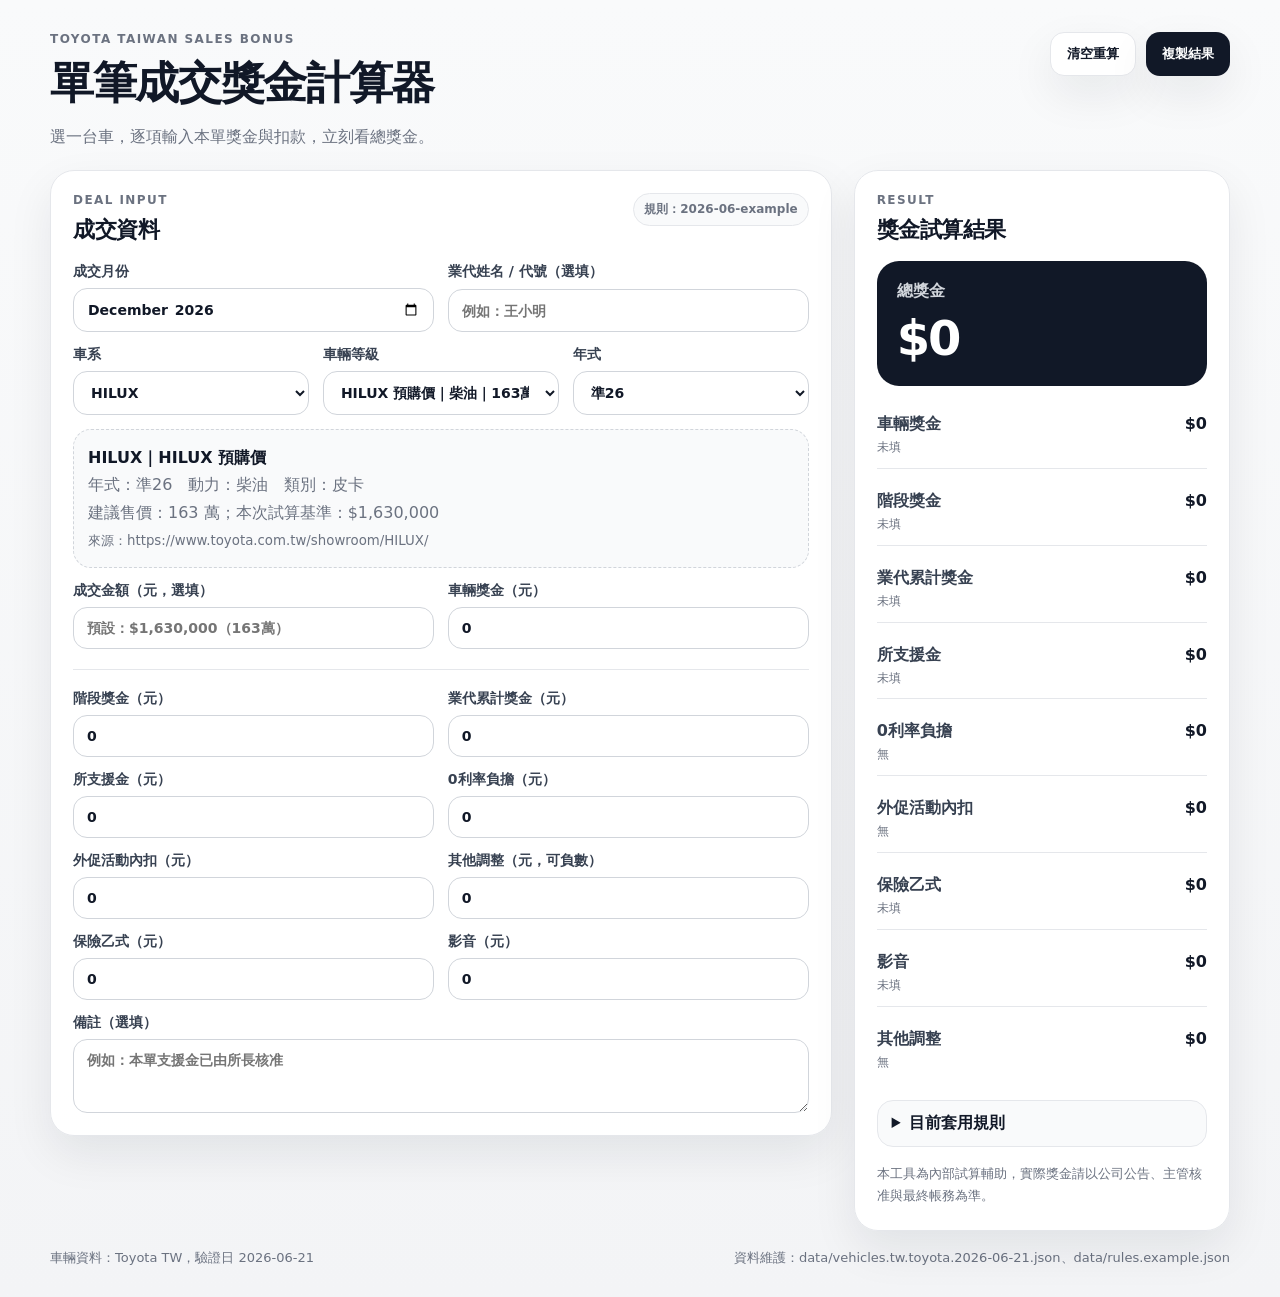
==== index.html @ c6516048 "Make frontend bonus amounts manually entered" ====
<!doctype html>
<html lang="zh-Hant-TW">
<head>
  <meta charset="utf-8" />
  <meta name="viewport" content="width=device-width, initial-scale=1" />
  <meta name="theme-color" content="#111827" />
  <title>Toyota 單筆成交獎金計算器</title>
  <link rel="stylesheet" href="assets/styles.css" />
</head>
<body>
  <header class="app-header">
    <div>
      <p class="eyebrow">Toyota Taiwan Sales Bonus</p>
      <h1>單筆成交獎金計算器</h1>
      <p class="subhead">選一台車，逐項輸入本單獎金與扣款，立刻看總獎金。</p>
    </div>
    <div class="header-actions">
      <button id="resetBtn" class="btn secondary" type="button">清空重算</button>
      <button id="copyBtn" class="btn" type="button">複製結果</button>
    </div>
  </header>

  <main class="layout">
    <section class="panel form-panel" aria-labelledby="formTitle">
      <div class="panel-title-row">
        <div>
          <p class="eyebrow">Deal Input</p>
          <h2 id="formTitle">成交資料</h2>
        </div>
        <span id="rulesVersion" class="pill">讀取規則中…</span>
      </div>

      <div id="loadError" class="alert hidden"></div>

      <form id="calculatorForm" autocomplete="off">
        <div class="grid two">
          <label>
            成交月份
            <input id="dealMonth" name="dealMonth" type="month" />
          </label>
          <label>
            業代姓名 / 代號（選填）
            <input id="salesName" name="salesName" type="text" placeholder="例如：王小明" />
          </label>
        </div>

        <div class="grid three">
          <label>
            車系
            <select id="vehicleModel" name="vehicleModel" required></select>
          </label>
          <label>
            車輛等級
            <select id="vehicleGrade" name="vehicleGrade" required></select>
          </label>
          <label>
            年式
            <select id="modelYear" name="modelYear" required></select>
          </label>
        </div>

        <div class="vehicle-card" id="vehicleCard" aria-live="polite">
          <span>請選擇車系與等級</span>
        </div>

        <div class="grid two">
          <label>
            成交金額（元，選填）
            <input id="salePrice" name="salePrice" type="number" inputmode="numeric" min="0" step="1000" placeholder="預設用建議售價" />
          </label>
          <label>
            車輛獎金（元）
            <input id="vehicleBonusAmount" name="vehicleBonusAmount" type="number" inputmode="numeric" min="0" step="100" value="0" />
          </label>
        </div>

        <hr />

        <div class="grid two">
          <label>
            階段獎金（元）
            <input id="stageBonusAmount" name="stageBonusAmount" type="number" inputmode="numeric" min="0" step="100" value="0" />
          </label>
          <label>
            業代累計獎金（元）
            <input id="cumulativeBonusAmount" name="cumulativeBonusAmount" type="number" inputmode="numeric" min="0" step="100" value="0" />
          </label>
        </div>

        <div class="grid two">
          <label>
            所支援金（元）
            <input id="supportAmount" name="supportAmount" type="number" inputmode="numeric" min="0" step="100" value="0" />
          </label>
          <label>
            0利率負擔（元）
            <input id="zeroInterestBurden" name="zeroInterestBurden" type="number" inputmode="numeric" min="0" step="100" value="0" />
          </label>
          <label>
            外促活動內扣（元）
            <input id="externalPromotionDeduction" name="externalPromotionDeduction" type="number" inputmode="numeric" min="0" step="100" value="0" />
          </label>
          <label>
            其他調整（元，可負數）
            <input id="manualAdjustment" name="manualAdjustment" type="number" inputmode="numeric" step="100" value="0" />
          </label>
          <label>
            保險乙式（元）
            <input id="insuranceBAmount" name="insuranceBAmount" type="number" inputmode="numeric" min="0" step="100" value="0" />
          </label>
          <label>
            影音（元）
            <input id="avAmount" name="avAmount" type="number" inputmode="numeric" min="0" step="100" value="0" />
          </label>
        </div>

        <label>
          備註（選填）
          <textarea id="note" name="note" rows="3" placeholder="例如：本單支援金已由所長核准"></textarea>
        </label>
      </form>
    </section>

    <aside class="panel result-panel" aria-labelledby="resultTitle">
      <p class="eyebrow">Result</p>
      <h2 id="resultTitle">獎金試算結果</h2>
      <div class="total-card">
        <span>總獎金</span>
        <strong id="totalBonus">NT$0</strong>
      </div>

      <div class="breakdown" id="breakdown"></div>

      <details class="rules-preview">
        <summary>目前套用規則</summary>
        <div id="rulesPreview"></div>
      </details>

      <p class="disclaimer">
        本工具為內部試算輔助，實際獎金請以公司公告、主管核准與最終帳務為準。
      </p>
    </aside>
  </main>

  <footer class="app-footer">
    <span id="dataStamp">車輛資料載入中…</span>
    <span>資料維護：data/vehicles.tw.toyota.2026-06-21.json、data/rules.example.json</span>
  </footer>

  <script src="assets/app.js"></script>
</body>
</html>
---- assets/styles.css ----
:root {
  --bg: #f3f4f6;
  --panel: #ffffff;
  --text: #111827;
  --muted: #6b7280;
  --line: #e5e7eb;
  --accent: #111827;
  --accent-2: #374151;
  --danger-bg: #fef2f2;
  --danger-text: #991b1b;
  --success-bg: #ecfdf5;
  --shadow: 0 18px 45px rgba(15, 23, 42, 0.08);
  font-family: system-ui, -apple-system, BlinkMacSystemFont, "Segoe UI", sans-serif;
}

* {
  box-sizing: border-box;
}

body {
  margin: 0;
  background: linear-gradient(180deg, #f9fafb 0%, var(--bg) 100%);
  color: var(--text);
}

.app-header,
.app-footer,
.layout {
  width: min(1180px, calc(100% - 32px));
  margin-inline: auto;
}

.app-header {
  display: flex;
  justify-content: space-between;
  gap: 24px;
  align-items: flex-start;
  padding: 32px 0 20px;
}

h1,
h2,
p {
  margin: 0;
}

h1 {
  font-size: clamp(28px, 4vw, 44px);
  letter-spacing: -0.03em;
}

h2 {
  font-size: 22px;
  letter-spacing: -0.02em;
}

.eyebrow {
  color: var(--muted);
  font-size: 12px;
  font-weight: 800;
  letter-spacing: 0.12em;
  text-transform: uppercase;
  margin-bottom: 8px;
}

.subhead {
  color: var(--muted);
  margin-top: 10px;
  line-height: 1.7;
}

.header-actions {
  display: flex;
  gap: 10px;
  flex-wrap: wrap;
  justify-content: flex-end;
}

.btn {
  appearance: none;
  border: 0;
  border-radius: 14px;
  padding: 12px 16px;
  background: var(--accent);
  color: #fff;
  font-weight: 800;
  cursor: pointer;
  box-shadow: var(--shadow);
  display: inline-flex;
  align-items: center;
  justify-content: center;
  text-decoration: none;
}

.btn.secondary {
  background: #fff;
  color: var(--text);
  border: 1px solid var(--line);
}

.btn:disabled {
  cursor: not-allowed;
  opacity: 0.5;
}

.btn:active {
  transform: translateY(1px);
}

.layout {
  display: grid;
  grid-template-columns: minmax(0, 1.35fr) minmax(320px, 0.65fr);
  gap: 22px;
  align-items: start;
}

.panel {
  background: rgba(255, 255, 255, 0.96);
  border: 1px solid var(--line);
  border-radius: 24px;
  box-shadow: var(--shadow);
  padding: 22px;
}

.panel-title-row {
  display: flex;
  align-items: flex-start;
  justify-content: space-between;
  gap: 16px;
  margin-bottom: 18px;
}

.pill {
  display: inline-flex;
  align-items: center;
  border: 1px solid var(--line);
  background: #f9fafb;
  color: var(--muted);
  border-radius: 999px;
  padding: 7px 10px;
  font-size: 12px;
  font-weight: 700;
  white-space: nowrap;
}

.pill[data-type="ok"] {
  background: var(--success-bg);
  color: #047857;
  border-color: #bbf7d0;
}

.pill[data-type="error"] {
  background: var(--danger-bg);
  color: var(--danger-text);
  border-color: #fecaca;
}

.pill-stack {
  display: flex;
  gap: 8px;
  flex-wrap: wrap;
  justify-content: flex-end;
}

.grid {
  display: grid;
  gap: 14px;
  margin-bottom: 14px;
}

.grid.two {
  grid-template-columns: repeat(2, minmax(0, 1fr));
}

.grid.three {
  grid-template-columns: repeat(3, minmax(0, 1fr));
}

label {
  display: grid;
  gap: 7px;
  color: var(--accent-2);
  font-size: 14px;
  font-weight: 750;
}

input,
select,
textarea {
  width: 100%;
  border: 1px solid #d1d5db;
  border-radius: 14px;
  padding: 12px 13px;
  color: var(--text);
  background: #fff;
  font: inherit;
  outline: none;
}

input:focus,
select:focus,
textarea:focus {
  border-color: var(--accent);
  box-shadow: 0 0 0 4px rgba(17, 24, 39, 0.08);
}

hr {
  border: 0;
  border-top: 1px solid var(--line);
  margin: 20px 0;
}

.vehicle-card {
  border: 1px dashed #d1d5db;
  border-radius: 18px;
  background: #f9fafb;
  padding: 14px;
  margin-bottom: 14px;
  color: var(--muted);
  line-height: 1.7;
}

.vehicle-card strong {
  color: var(--text);
}

.addons {
  display: grid;
  grid-template-columns: repeat(2, minmax(0, 1fr));
  gap: 14px;
  margin: 14px 0;
}

.check-card {
  display: flex;
  align-items: center;
  gap: 12px;
  border: 1px solid var(--line);
  border-radius: 16px;
  padding: 14px;
  background: #fff;
  cursor: pointer;
}

.check-card input {
  width: 20px;
  height: 20px;
}

.check-card small {
  display: block;
  color: var(--muted);
  margin-top: 2px;
  font-weight: 650;
}

.result-panel {
  position: sticky;
  top: 18px;
}

.total-card {
  margin: 16px 0;
  border-radius: 22px;
  padding: 20px;
  background: var(--text);
  color: #fff;
  display: grid;
  gap: 8px;
}

.total-card span {
  color: #d1d5db;
  font-weight: 800;
}

.total-card strong {
  font-size: clamp(34px, 5vw, 48px);
  letter-spacing: -0.04em;
}

.breakdown {
  display: grid;
  gap: 10px;
}

.row {
  display: flex;
  justify-content: space-between;
  gap: 14px;
  align-items: flex-start;
  padding: 12px 0;
  border-bottom: 1px solid var(--line);
}

.row:last-child {
  border-bottom: 0;
}

.row .label {
  color: var(--accent-2);
  font-weight: 800;
}

.row .note {
  color: var(--muted);
  font-size: 12px;
  margin-top: 4px;
  line-height: 1.4;
}

.row .amount {
  font-weight: 900;
  white-space: nowrap;
}

.rules-preview {
  margin-top: 18px;
  border: 1px solid var(--line);
  border-radius: 16px;
  padding: 12px 14px;
  background: #f9fafb;
}

.rules-preview summary {
  cursor: pointer;
  font-weight: 850;
}

.rules-preview ul {
  margin: 12px 0 0;
  padding-left: 18px;
  color: var(--muted);
  line-height: 1.7;
}

.disclaimer {
  color: var(--muted);
  line-height: 1.7;
  font-size: 13px;
  margin-top: 16px;
}

.alert {
  background: var(--danger-bg);
  color: var(--danger-text);
  border: 1px solid #fecaca;
  border-radius: 16px;
  padding: 14px;
  margin-bottom: 16px;
  line-height: 1.7;
}

.hidden {
  display: none;
}

.app-footer {
  display: flex;
  justify-content: space-between;
  gap: 12px;
  color: var(--muted);
  padding: 18px 0 30px;
  font-size: 13px;
  flex-wrap: wrap;
}

.full-panel {
  width: min(1180px, calc(100% - 32px));
  margin: 22px auto 0;
}

.admin-layout {
  grid-template-columns: minmax(0, 1fr) minmax(300px, 0.55fr);
}

.upload-box {
  display: grid;
  gap: 14px;
}

.button-row {
  display: flex;
  gap: 10px;
  flex-wrap: wrap;
}

.button-row .btn {
  flex: 1;
}

.format-notes {
  display: grid;
  gap: 12px;
}

.format-notes p {
  color: var(--muted);
  line-height: 1.7;
}

.summary-grid {
  display: grid;
  grid-template-columns: repeat(3, minmax(0, 1fr));
  gap: 10px;
  margin-top: 16px;
}

.stat-card {
  border: 1px solid var(--line);
  border-radius: 16px;
  background: #f9fafb;
  padding: 14px;
  display: grid;
  gap: 8px;
}

.stat-card span {
  color: var(--muted);
  font-size: 12px;
  font-weight: 800;
}

.stat-card strong {
  font-size: 26px;
}

.table-wrap {
  overflow-x: auto;
}

.table-wrap.compact {
  margin-top: 2px;
}

.admin-table {
  width: 100%;
  min-width: 760px;
  border-collapse: collapse;
  font-size: 14px;
}

.table-wrap.compact .admin-table {
  min-width: 560px;
}

.admin-table th,
.admin-table td {
  border-bottom: 1px solid var(--line);
  padding: 12px 10px;
  text-align: left;
  vertical-align: top;
}

.admin-table th {
  color: var(--accent-2);
  background: #f9fafb;
  font-size: 12px;
  font-weight: 850;
  white-space: nowrap;
}

.empty-cell {
  color: var(--muted);
  text-align: center;
}

.status-badge {
  display: inline-flex;
  align-items: center;
  border-radius: 999px;
  padding: 4px 8px;
  font-size: 12px;
  font-weight: 850;
  white-space: nowrap;
}

.status-badge.ok {
  background: var(--success-bg);
  color: #047857;
}

.status-badge.error {
  background: var(--danger-bg);
  color: var(--danger-text);
}

.status-badge.skip {
  background: #f3f4f6;
  color: var(--muted);
}

.status-message {
  display: block;
  color: var(--muted);
  font-size: 12px;
  line-height: 1.5;
  margin-top: 4px;
}

@media (max-width: 880px) {
  .app-header,
  .layout {
    width: min(100% - 20px, 1180px);
  }

  .app-header {
    flex-direction: column;
  }

  .header-actions {
    width: 100%;
    justify-content: stretch;
  }

  .btn {
    flex: 1;
  }

  .layout {
    grid-template-columns: 1fr;
  }

  .result-panel {
    position: static;
  }

  .full-panel {
    width: min(100% - 20px, 1180px);
  }
}

@media (max-width: 620px) {
  .panel {
    padding: 18px;
    border-radius: 20px;
  }

  .grid.two,
  .grid.three,
  .addons {
    grid-template-columns: 1fr;
  }

  .header-actions .btn {
    flex-basis: 100%;
  }

  .panel-title-row {
    flex-direction: column;
  }

  .summary-grid {
    grid-template-columns: 1fr;
  }
}
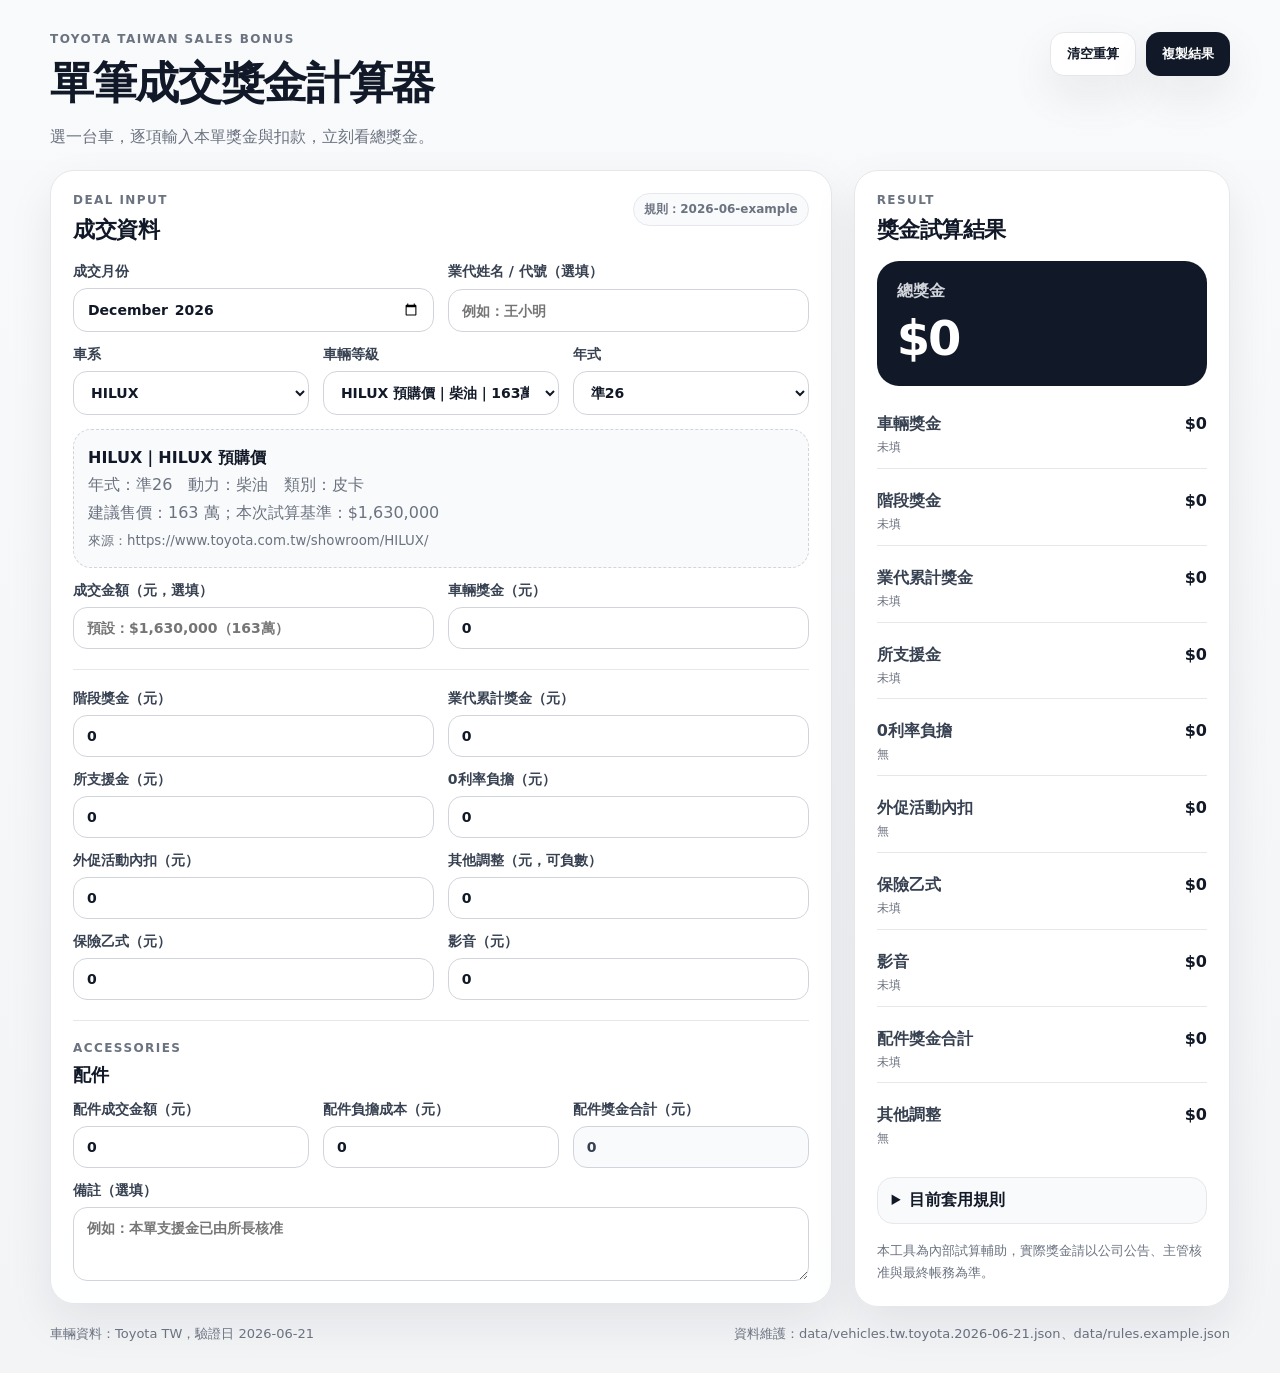
==== commit 21e763f2: "Add accessory bonus section" ====
--- a/index.html
+++ b/index.html
@@ -114,6 +114,27 @@
           </label>
         </div>
 
+        <section class="form-section" aria-labelledby="accessoryTitle">
+          <div class="section-heading">
+            <p class="eyebrow">Accessories</p>
+            <h3 id="accessoryTitle">配件</h3>
+          </div>
+          <div class="grid three">
+            <label>
+              配件成交金額（元）
+              <input id="accessorySaleAmount" name="accessorySaleAmount" type="number" inputmode="numeric" min="0" step="100" value="0" />
+            </label>
+            <label>
+              配件負擔成本（元）
+              <input id="accessoryCostAmount" name="accessoryCostAmount" type="number" inputmode="numeric" min="0" step="100" value="0" />
+            </label>
+            <label>
+              配件獎金合計（元）
+              <input id="accessoryBonusTotal" name="accessoryBonusTotal" type="number" inputmode="numeric" step="100" value="0" readonly />
+            </label>
+          </div>
+        </section>
+
         <label>
           備註（選填）
           <textarea id="note" name="note" rows="3" placeholder="例如：本單支援金已由所長核准"></textarea>
@@ -147,6 +168,6 @@
     <span>資料維護：data/vehicles.tw.toyota.2026-06-21.json、data/rules.example.json</span>
   </footer>
 
-  <script src="assets/app.js"></script>
+  <script src="assets/app.js?v=accessories-20260630"></script>
 </body>
 </html>
--- a/assets/styles.css
+++ b/assets/styles.css
@@ -40,6 +40,7 @@
 
 h1,
 h2,
+h3,
 p {
   margin: 0;
 }
@@ -52,6 +53,11 @@
 h2 {
   font-size: 22px;
   letter-spacing: -0.02em;
+}
+
+h3 {
+  font-size: 18px;
+  letter-spacing: -0.01em;
 }
 
 .eyebrow {
@@ -204,6 +210,11 @@
   box-shadow: 0 0 0 4px rgba(17, 24, 39, 0.08);
 }
 
+input[readonly] {
+  background: #f9fafb;
+  color: var(--accent-2);
+}
+
 hr {
   border: 0;
   border-top: 1px solid var(--line);
@@ -222,6 +233,16 @@
 
 .vehicle-card strong {
   color: var(--text);
+}
+
+.form-section {
+  border-top: 1px solid var(--line);
+  margin-top: 20px;
+  padding-top: 20px;
+}
+
+.section-heading {
+  margin-bottom: 14px;
 }
 
 .addons {
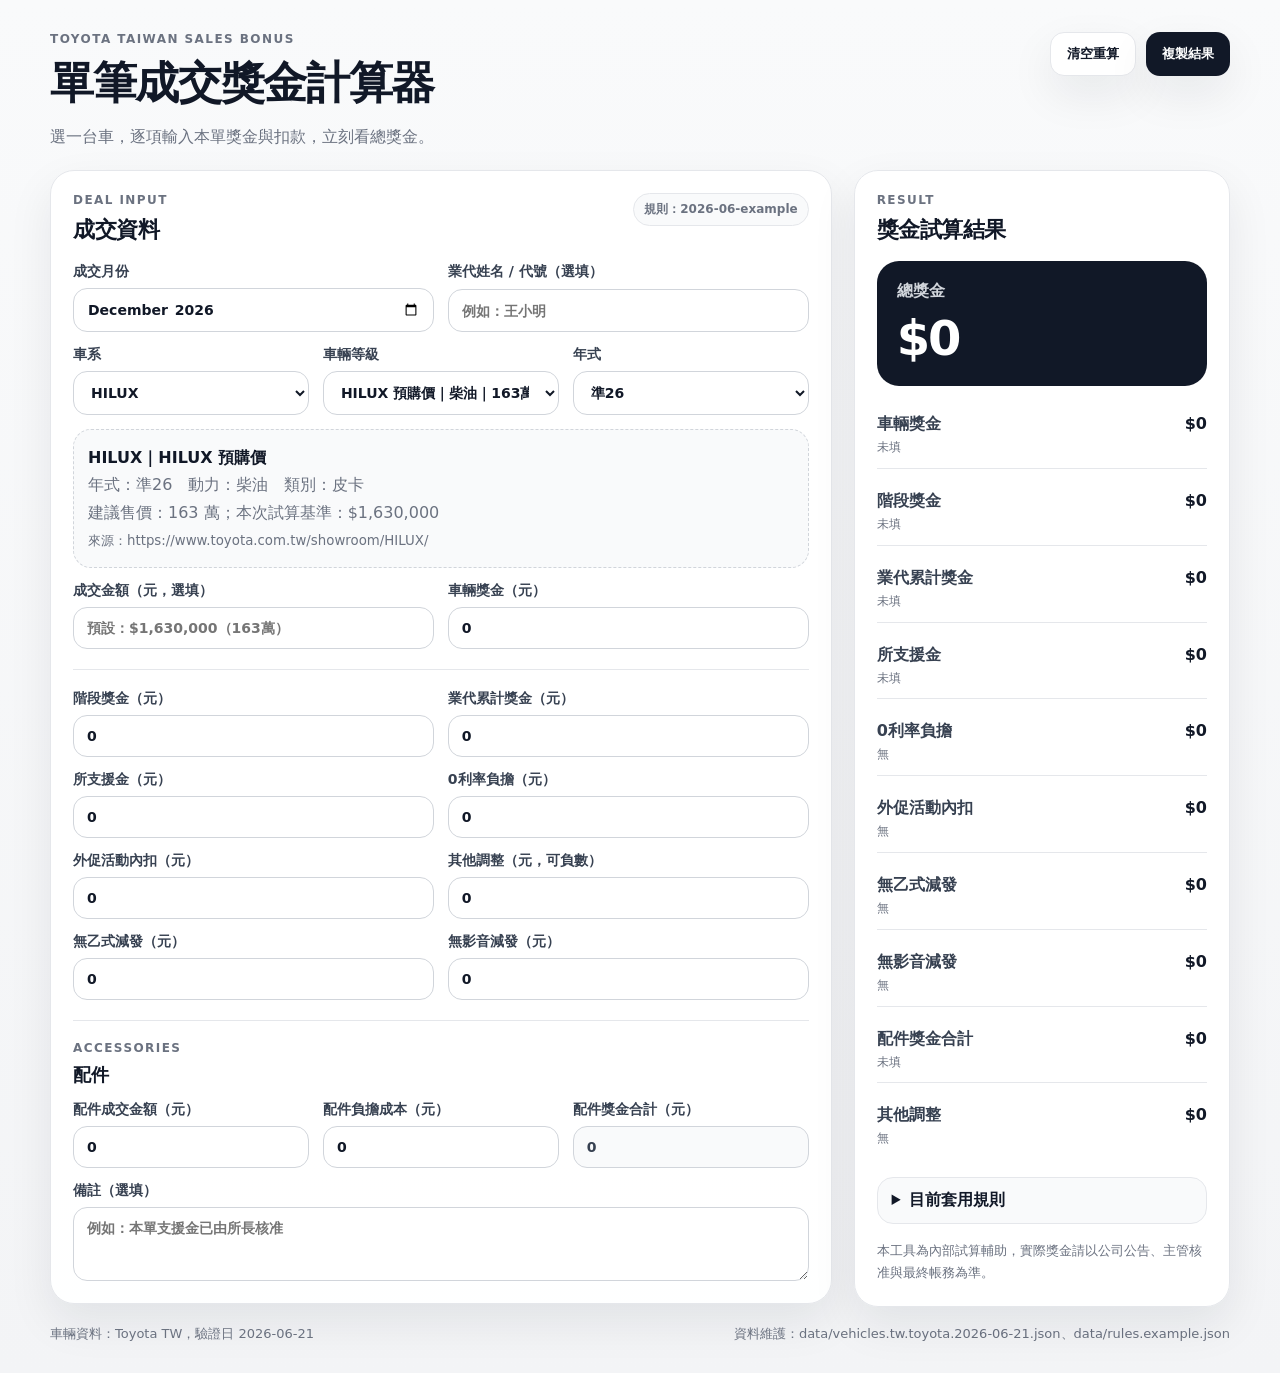
==== commit a8d5671b: "Rename insurance and AV fields to deductions" ====
--- a/index.html
+++ b/index.html
@@ -105,12 +105,12 @@
             <input id="manualAdjustment" name="manualAdjustment" type="number" inputmode="numeric" step="100" value="0" />
           </label>
           <label>
-            保險乙式（元）
-            <input id="insuranceBAmount" name="insuranceBAmount" type="number" inputmode="numeric" min="0" step="100" value="0" />
+            無乙式減發（元）
+            <input id="noInsuranceDeduction" name="noInsuranceDeduction" type="number" inputmode="numeric" min="0" step="100" value="0" />
           </label>
           <label>
-            影音（元）
-            <input id="avAmount" name="avAmount" type="number" inputmode="numeric" min="0" step="100" value="0" />
+            無影音減發（元）
+            <input id="noAvDeduction" name="noAvDeduction" type="number" inputmode="numeric" min="0" step="100" value="0" />
           </label>
         </div>
 
@@ -168,6 +168,6 @@
     <span>資料維護：data/vehicles.tw.toyota.2026-06-21.json、data/rules.example.json</span>
   </footer>
 
-  <script src="assets/app.js?v=accessories-20260630"></script>
+  <script src="assets/app.js?v=deductions-20260630"></script>
 </body>
 </html>
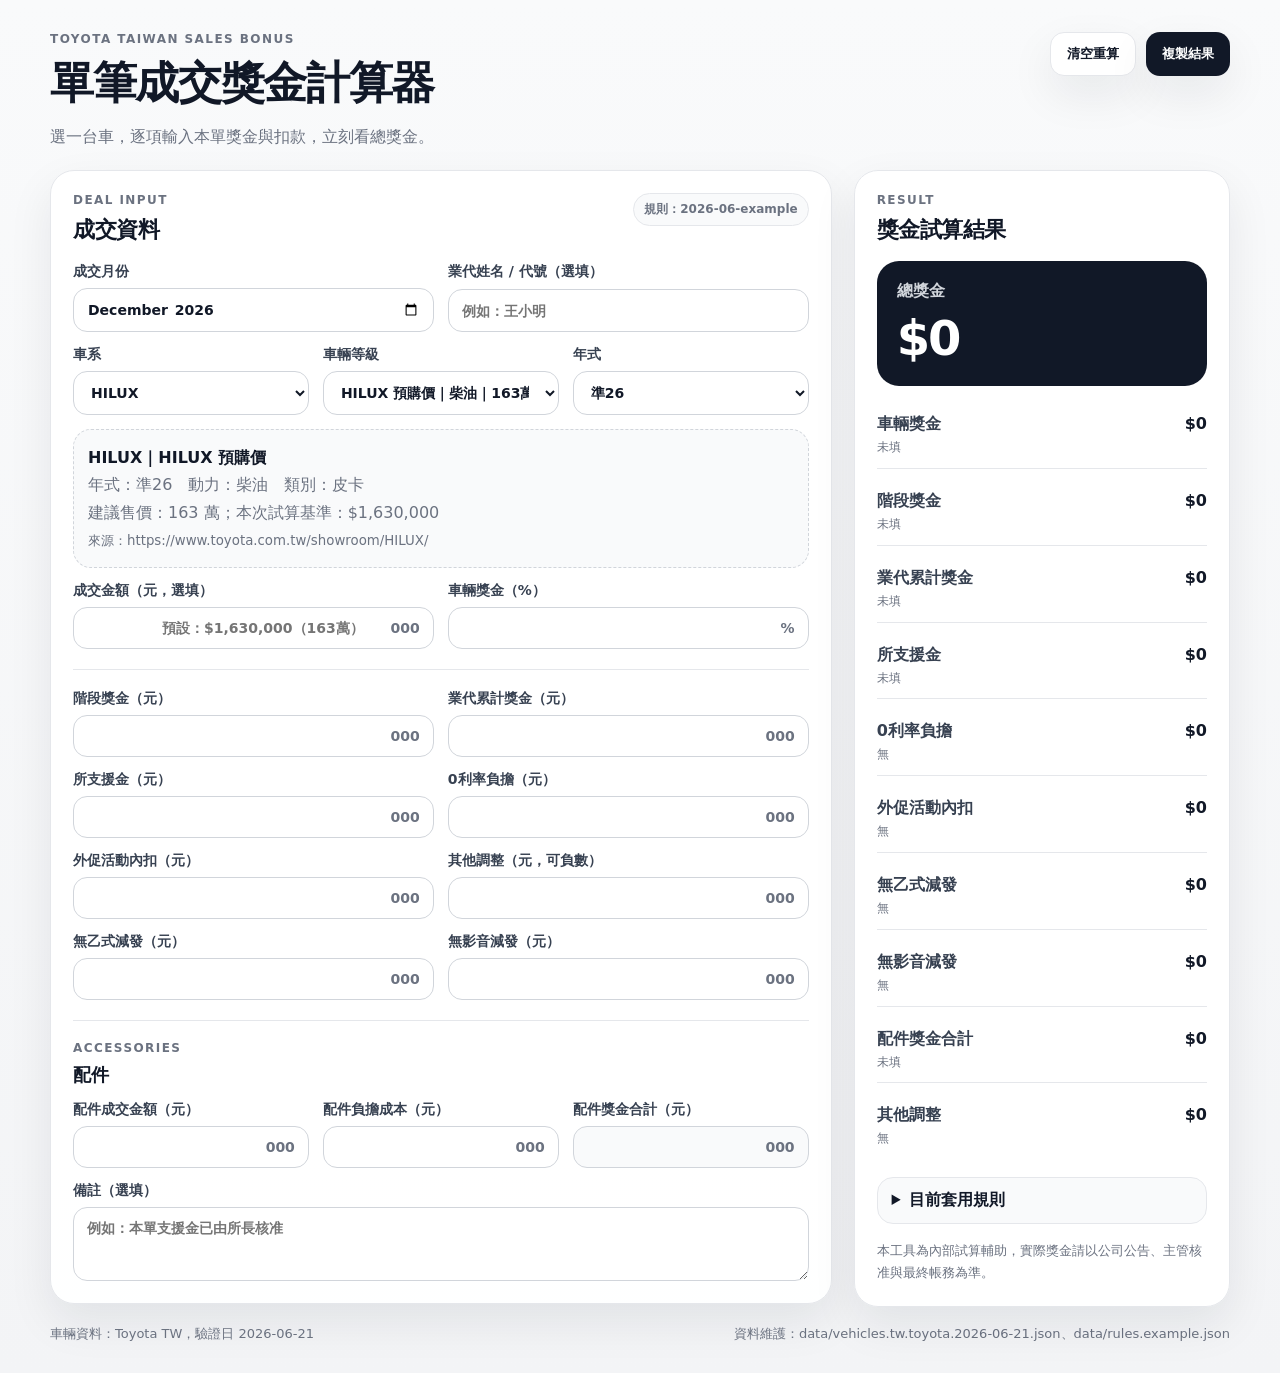
==== commit 440a6989: "Use thousand inputs and percentage vehicle bonus" ====
--- a/index.html
+++ b/index.html
@@ -66,11 +66,17 @@
         <div class="grid two">
           <label>
             成交金額（元，選填）
-            <input id="salePrice" name="salePrice" type="number" inputmode="numeric" min="0" step="1000" placeholder="預設用建議售價" />
-          </label>
-          <label>
-            車輛獎金（元）
-            <input id="vehicleBonusAmount" name="vehicleBonusAmount" type="number" inputmode="numeric" min="0" step="100" value="0" />
+            <span class="unit-input money-input">
+              <input id="salePrice" name="salePrice" type="number" inputmode="decimal" min="0" step="1" placeholder="預設用建議售價" />
+              <span aria-hidden="true">000</span>
+            </span>
+          </label>
+          <label>
+            車輛獎金（%）
+            <span class="unit-input percent-input">
+              <input id="vehicleBonusRate" name="vehicleBonusRate" type="number" inputmode="decimal" min="0" step="0.1" />
+              <span aria-hidden="true">%</span>
+            </span>
           </label>
         </div>
 
@@ -79,38 +85,62 @@
         <div class="grid two">
           <label>
             階段獎金（元）
-            <input id="stageBonusAmount" name="stageBonusAmount" type="number" inputmode="numeric" min="0" step="100" value="0" />
+            <span class="unit-input money-input">
+              <input id="stageBonusAmount" name="stageBonusAmount" type="number" inputmode="decimal" min="0" step="1" />
+              <span aria-hidden="true">000</span>
+            </span>
           </label>
           <label>
             業代累計獎金（元）
-            <input id="cumulativeBonusAmount" name="cumulativeBonusAmount" type="number" inputmode="numeric" min="0" step="100" value="0" />
+            <span class="unit-input money-input">
+              <input id="cumulativeBonusAmount" name="cumulativeBonusAmount" type="number" inputmode="decimal" min="0" step="1" />
+              <span aria-hidden="true">000</span>
+            </span>
           </label>
         </div>
 
         <div class="grid two">
           <label>
             所支援金（元）
-            <input id="supportAmount" name="supportAmount" type="number" inputmode="numeric" min="0" step="100" value="0" />
+            <span class="unit-input money-input">
+              <input id="supportAmount" name="supportAmount" type="number" inputmode="decimal" min="0" step="1" />
+              <span aria-hidden="true">000</span>
+            </span>
           </label>
           <label>
             0利率負擔（元）
-            <input id="zeroInterestBurden" name="zeroInterestBurden" type="number" inputmode="numeric" min="0" step="100" value="0" />
+            <span class="unit-input money-input">
+              <input id="zeroInterestBurden" name="zeroInterestBurden" type="number" inputmode="decimal" min="0" step="1" />
+              <span aria-hidden="true">000</span>
+            </span>
           </label>
           <label>
             外促活動內扣（元）
-            <input id="externalPromotionDeduction" name="externalPromotionDeduction" type="number" inputmode="numeric" min="0" step="100" value="0" />
+            <span class="unit-input money-input">
+              <input id="externalPromotionDeduction" name="externalPromotionDeduction" type="number" inputmode="decimal" min="0" step="1" />
+              <span aria-hidden="true">000</span>
+            </span>
           </label>
           <label>
             其他調整（元，可負數）
-            <input id="manualAdjustment" name="manualAdjustment" type="number" inputmode="numeric" step="100" value="0" />
+            <span class="unit-input money-input">
+              <input id="manualAdjustment" name="manualAdjustment" type="number" inputmode="decimal" step="1" />
+              <span aria-hidden="true">000</span>
+            </span>
           </label>
           <label>
             無乙式減發（元）
-            <input id="noInsuranceDeduction" name="noInsuranceDeduction" type="number" inputmode="numeric" min="0" step="100" value="0" />
+            <span class="unit-input money-input">
+              <input id="noInsuranceDeduction" name="noInsuranceDeduction" type="number" inputmode="decimal" min="0" step="1" />
+              <span aria-hidden="true">000</span>
+            </span>
           </label>
           <label>
             無影音減發（元）
-            <input id="noAvDeduction" name="noAvDeduction" type="number" inputmode="numeric" min="0" step="100" value="0" />
+            <span class="unit-input money-input">
+              <input id="noAvDeduction" name="noAvDeduction" type="number" inputmode="decimal" min="0" step="1" />
+              <span aria-hidden="true">000</span>
+            </span>
           </label>
         </div>
 
@@ -122,15 +152,24 @@
           <div class="grid three">
             <label>
               配件成交金額（元）
-              <input id="accessorySaleAmount" name="accessorySaleAmount" type="number" inputmode="numeric" min="0" step="100" value="0" />
+              <span class="unit-input money-input">
+                <input id="accessorySaleAmount" name="accessorySaleAmount" type="number" inputmode="decimal" min="0" step="1" />
+                <span aria-hidden="true">000</span>
+              </span>
             </label>
             <label>
               配件負擔成本（元）
-              <input id="accessoryCostAmount" name="accessoryCostAmount" type="number" inputmode="numeric" min="0" step="100" value="0" />
+              <span class="unit-input money-input">
+                <input id="accessoryCostAmount" name="accessoryCostAmount" type="number" inputmode="decimal" min="0" step="1" />
+                <span aria-hidden="true">000</span>
+              </span>
             </label>
             <label>
               配件獎金合計（元）
-              <input id="accessoryBonusTotal" name="accessoryBonusTotal" type="number" inputmode="numeric" step="100" value="0" readonly />
+              <span class="unit-input money-input">
+                <input id="accessoryBonusTotal" name="accessoryBonusTotal" type="number" inputmode="decimal" step="1" readonly />
+                <span aria-hidden="true">000</span>
+              </span>
             </label>
           </div>
         </section>
@@ -168,6 +207,6 @@
     <span>資料維護：data/vehicles.tw.toyota.2026-06-21.json、data/rules.example.json</span>
   </footer>
 
-  <script src="assets/app.js?v=deductions-20260630"></script>
+  <script src="assets/app.js?v=thousand-rate-20260630"></script>
 </body>
 </html>
--- a/assets/styles.css
+++ b/assets/styles.css
@@ -210,6 +210,30 @@
   box-shadow: 0 0 0 4px rgba(17, 24, 39, 0.08);
 }
 
+.unit-input {
+  position: relative;
+  display: block;
+}
+
+.unit-input input {
+  padding-right: 54px;
+  text-align: right;
+}
+
+.unit-input > span {
+  position: absolute;
+  top: 50%;
+  right: 14px;
+  transform: translateY(-50%);
+  color: var(--muted);
+  font-weight: 850;
+  pointer-events: none;
+}
+
+.percent-input input {
+  padding-right: 38px;
+}
+
 input[readonly] {
   background: #f9fafb;
   color: var(--accent-2);
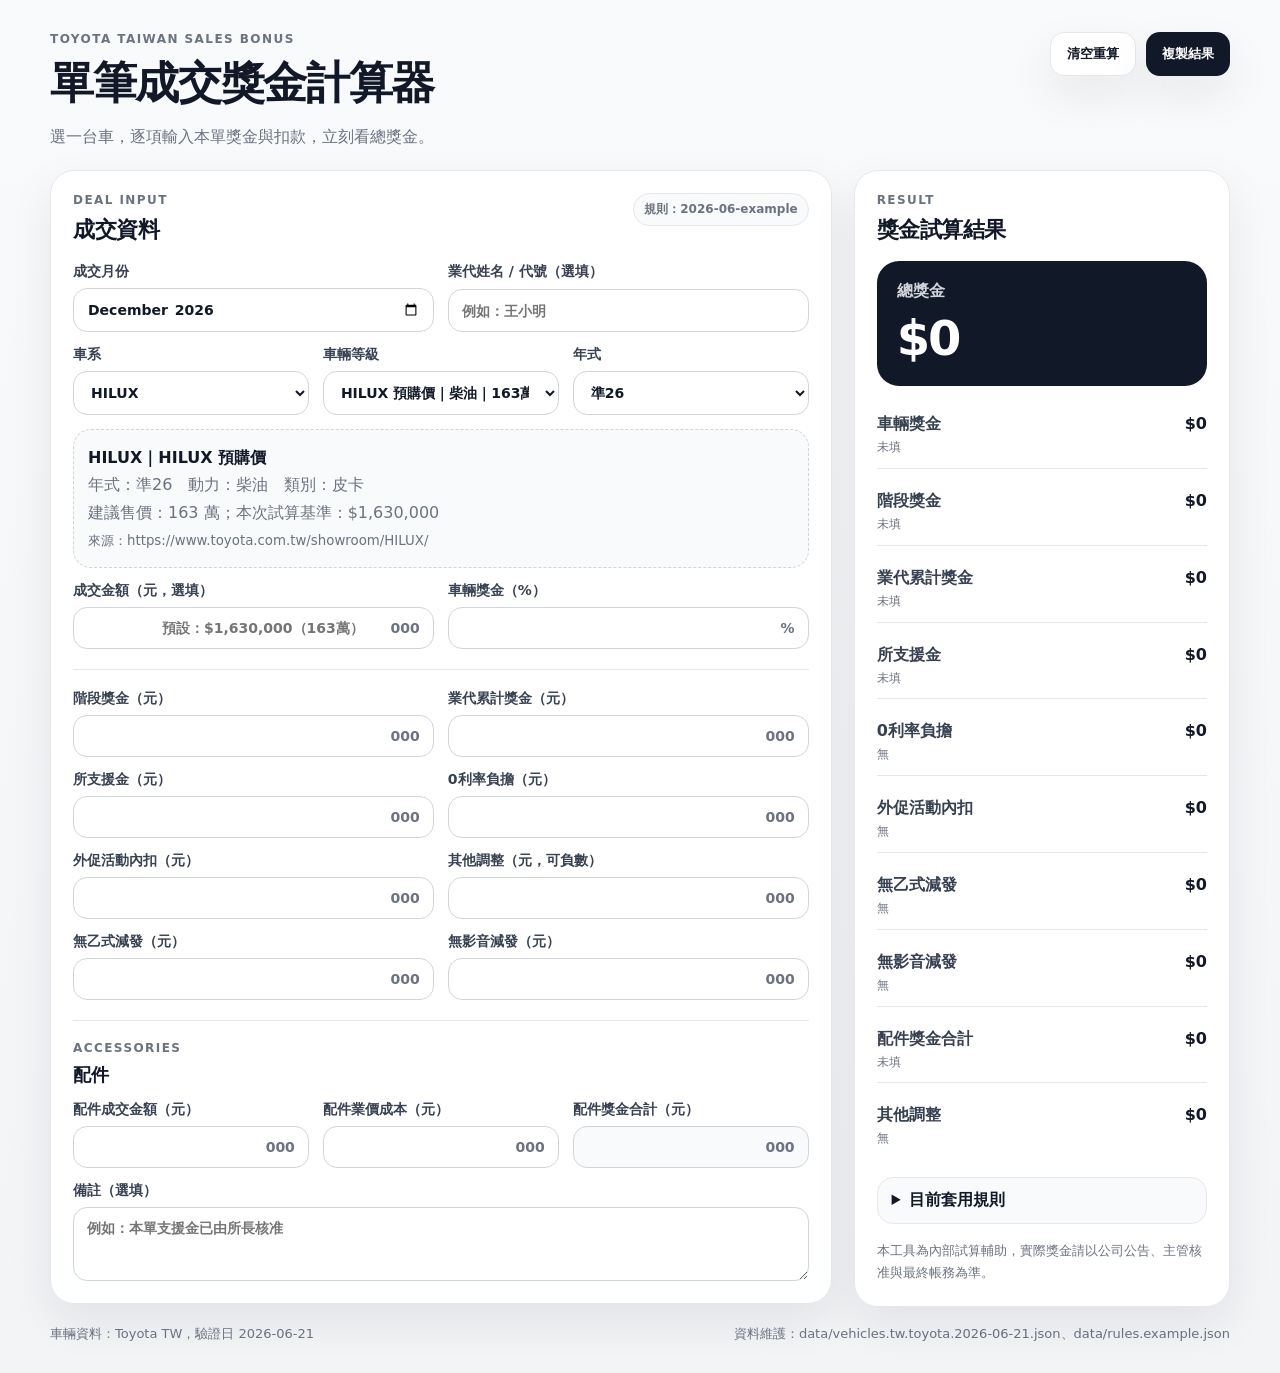
==== commit 1de9afd3: "Rename accessory cost label" ====
--- a/index.html
+++ b/index.html
@@ -158,7 +158,7 @@
               </span>
             </label>
             <label>
-              配件負擔成本（元）
+              配件業價成本（元）
               <span class="unit-input money-input">
                 <input id="accessoryCostAmount" name="accessoryCostAmount" type="number" inputmode="decimal" min="0" step="1" />
                 <span aria-hidden="true">000</span>
@@ -207,6 +207,6 @@
     <span>資料維護：data/vehicles.tw.toyota.2026-06-21.json、data/rules.example.json</span>
   </footer>
 
-  <script src="assets/app.js?v=thousand-rate-20260630"></script>
+  <script src="assets/app.js?v=accessory-cost-label-20260630"></script>
 </body>
 </html>
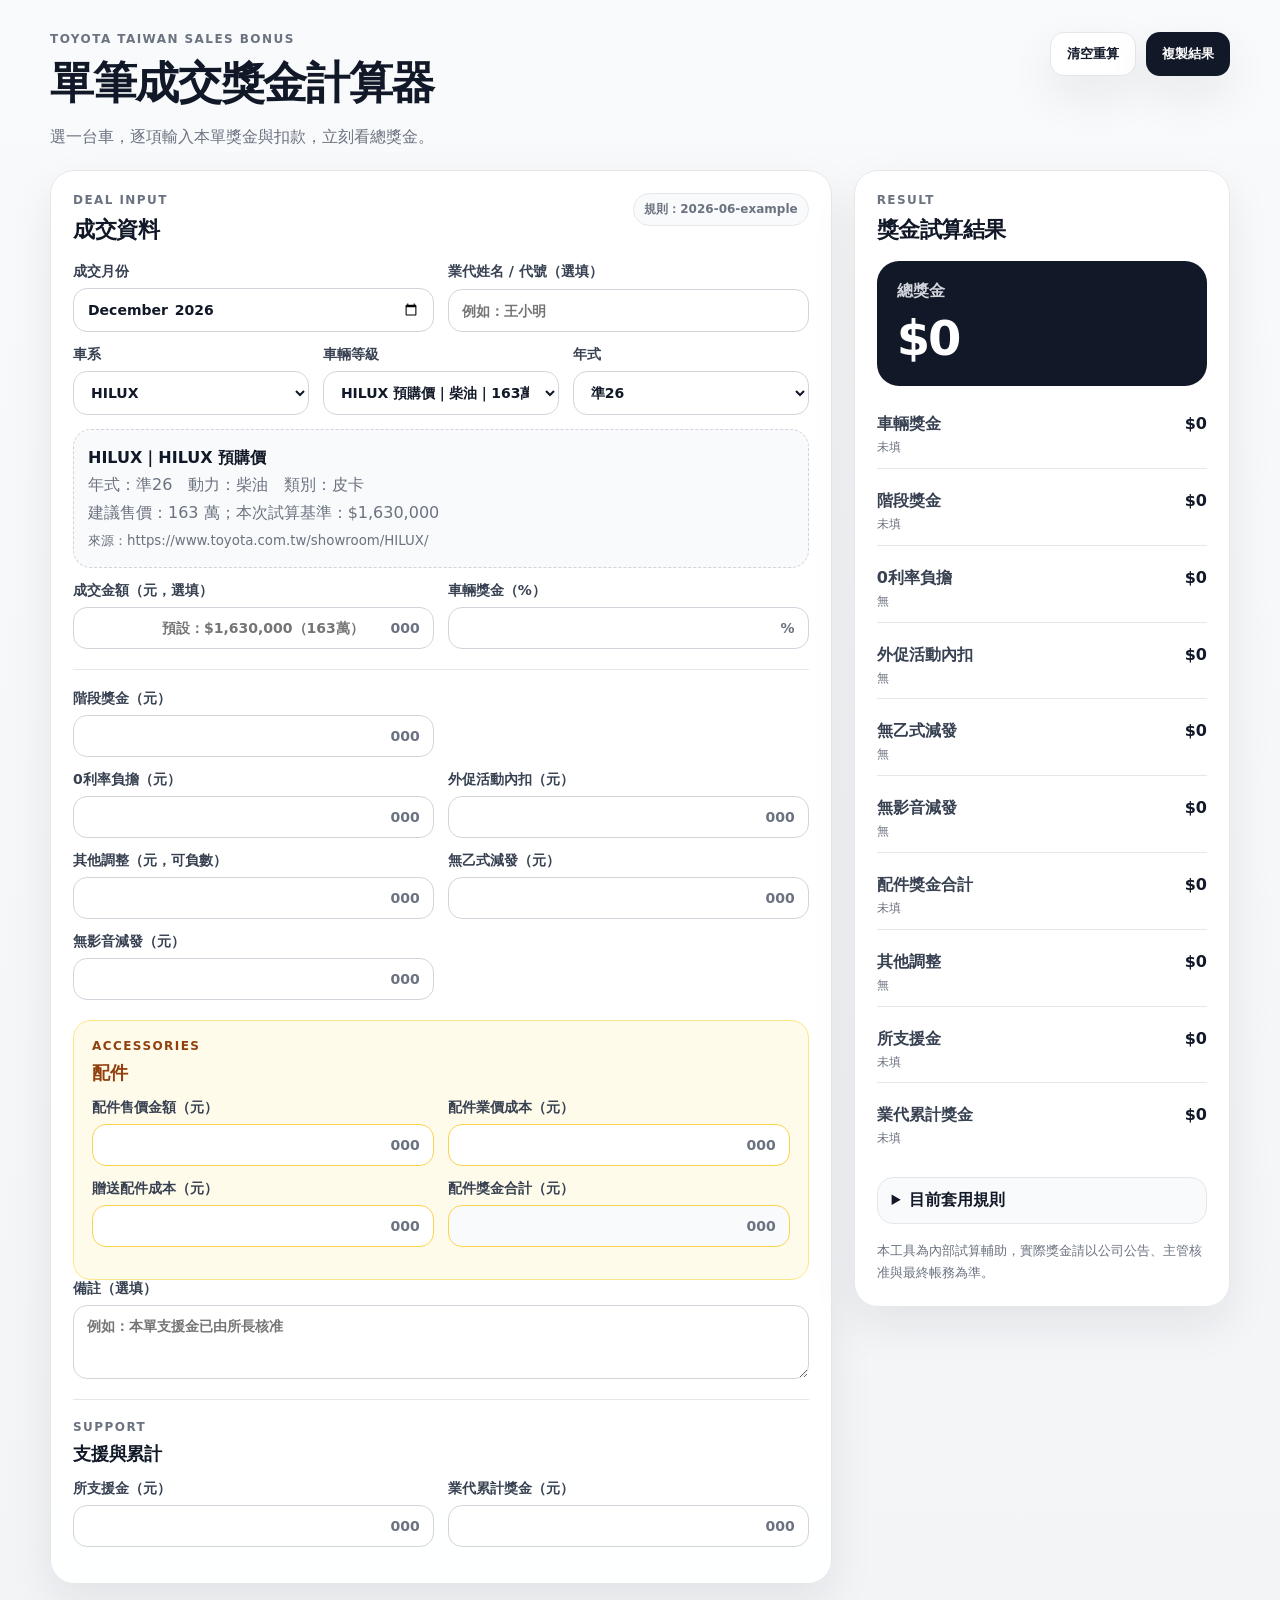
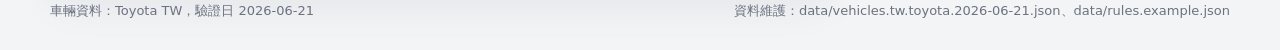
==== commit cf378dbd: "Update accessory and support sections" ====
--- a/index.html
+++ b/index.html
@@ -5,7 +5,7 @@
   <meta name="viewport" content="width=device-width, initial-scale=1" />
   <meta name="theme-color" content="#111827" />
   <title>Toyota 單筆成交獎金計算器</title>
-  <link rel="stylesheet" href="assets/styles.css" />
+  <link rel="stylesheet" href="assets/styles.css?v=accessory-gift-support-20260630" />
 </head>
 <body>
   <header class="app-header">
@@ -90,23 +90,9 @@
               <span aria-hidden="true">000</span>
             </span>
           </label>
-          <label>
-            業代累計獎金（元）
-            <span class="unit-input money-input">
-              <input id="cumulativeBonusAmount" name="cumulativeBonusAmount" type="number" inputmode="decimal" min="0" step="1" />
-              <span aria-hidden="true">000</span>
-            </span>
-          </label>
-        </div>
-
-        <div class="grid two">
-          <label>
-            所支援金（元）
-            <span class="unit-input money-input">
-              <input id="supportAmount" name="supportAmount" type="number" inputmode="decimal" min="0" step="1" />
-              <span aria-hidden="true">000</span>
-            </span>
-          </label>
+        </div>
+
+        <div class="grid two">
           <label>
             0利率負擔（元）
             <span class="unit-input money-input">
@@ -144,14 +130,14 @@
           </label>
         </div>
 
-        <section class="form-section" aria-labelledby="accessoryTitle">
+        <section class="form-section accessory-section" aria-labelledby="accessoryTitle">
           <div class="section-heading">
             <p class="eyebrow">Accessories</p>
             <h3 id="accessoryTitle">配件</h3>
           </div>
-          <div class="grid three">
-            <label>
-              配件成交金額（元）
+          <div class="grid two">
+            <label>
+              配件售價金額（元）
               <span class="unit-input money-input">
                 <input id="accessorySaleAmount" name="accessorySaleAmount" type="number" inputmode="decimal" min="0" step="1" />
                 <span aria-hidden="true">000</span>
@@ -161,6 +147,13 @@
               配件業價成本（元）
               <span class="unit-input money-input">
                 <input id="accessoryCostAmount" name="accessoryCostAmount" type="number" inputmode="decimal" min="0" step="1" />
+                <span aria-hidden="true">000</span>
+              </span>
+            </label>
+            <label>
+              贈送配件成本（元）
+              <span class="unit-input money-input">
+                <input id="accessoryGiftCostAmount" name="accessoryGiftCostAmount" type="number" inputmode="decimal" min="0" step="1" />
                 <span aria-hidden="true">000</span>
               </span>
             </label>
@@ -178,6 +171,29 @@
           備註（選填）
           <textarea id="note" name="note" rows="3" placeholder="例如：本單支援金已由所長核准"></textarea>
         </label>
+
+        <section class="form-section support-section" aria-labelledby="supportTitle">
+          <div class="section-heading">
+            <p class="eyebrow">Support</p>
+            <h3 id="supportTitle">支援與累計</h3>
+          </div>
+          <div class="grid two">
+            <label>
+              所支援金（元）
+              <span class="unit-input money-input">
+                <input id="supportAmount" name="supportAmount" type="number" inputmode="decimal" min="0" step="1" />
+                <span aria-hidden="true">000</span>
+              </span>
+            </label>
+            <label>
+              業代累計獎金（元）
+              <span class="unit-input money-input">
+                <input id="cumulativeBonusAmount" name="cumulativeBonusAmount" type="number" inputmode="decimal" min="0" step="1" />
+                <span aria-hidden="true">000</span>
+              </span>
+            </label>
+          </div>
+        </section>
       </form>
     </section>
 
@@ -207,6 +223,6 @@
     <span>資料維護：data/vehicles.tw.toyota.2026-06-21.json、data/rules.example.json</span>
   </footer>
 
-  <script src="assets/app.js?v=accessory-cost-label-20260630"></script>
+  <script src="assets/app.js?v=accessory-gift-support-20260630"></script>
 </body>
 </html>
--- a/assets/styles.css
+++ b/assets/styles.css
@@ -265,6 +265,24 @@
   padding-top: 20px;
 }
 
+.accessory-section {
+  border: 1px solid #fde68a;
+  border-radius: 18px;
+  background: #fffbeb;
+  margin-top: 20px;
+  padding: 18px;
+}
+
+.accessory-section .eyebrow,
+.accessory-section h3 {
+  color: #92400e;
+}
+
+.accessory-section input,
+.accessory-section .unit-input input[readonly] {
+  border-color: #fcd34d;
+}
+
 .section-heading {
   margin-bottom: 14px;
 }
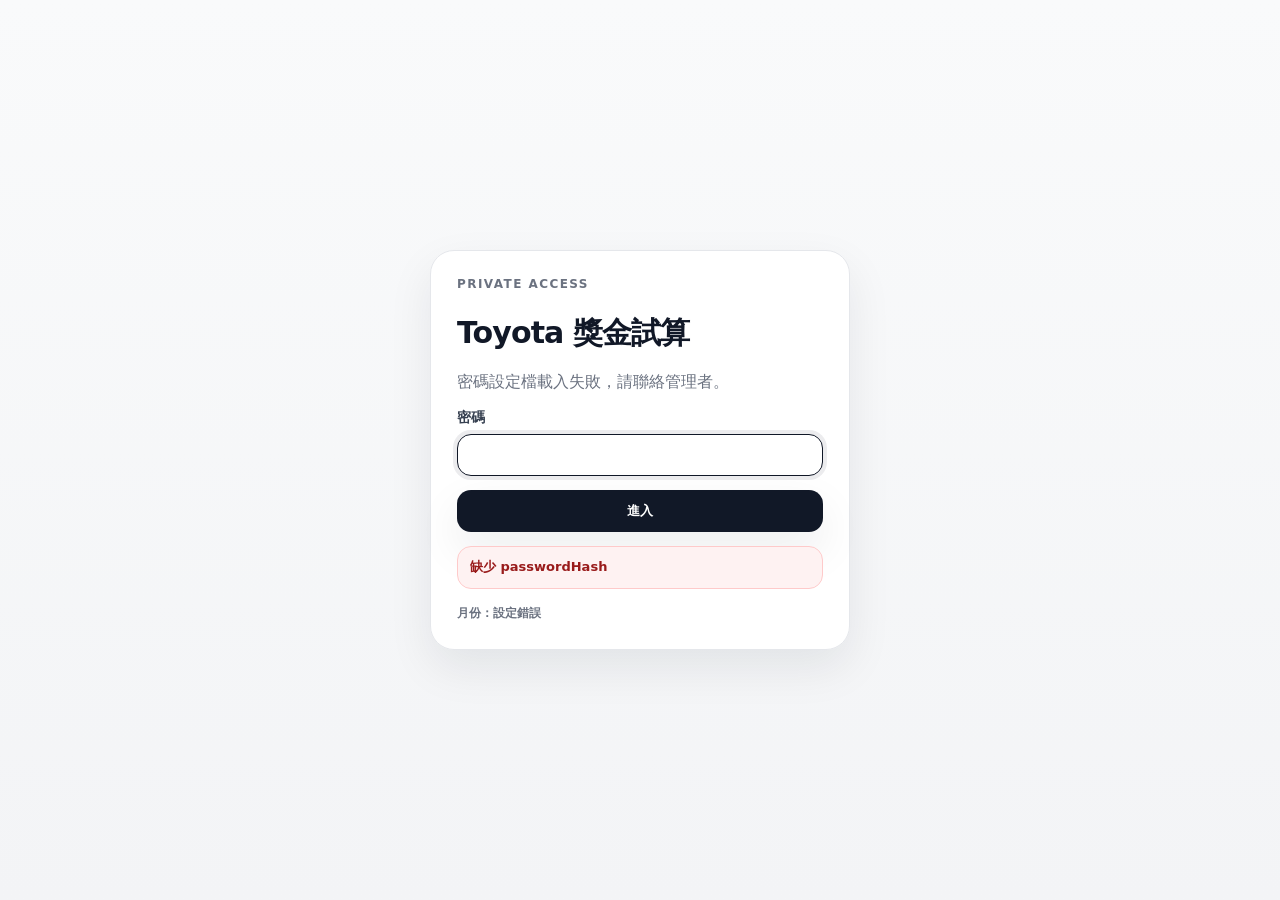
==== commit b95c0d7c: "Add monthly password gate" ====
--- a/index.html
+++ b/index.html
@@ -5,9 +5,9 @@
   <meta name="viewport" content="width=device-width, initial-scale=1" />
   <meta name="theme-color" content="#111827" />
   <title>Toyota 單筆成交獎金計算器</title>
-  <link rel="stylesheet" href="assets/styles.css?v=accessory-gift-support-20260630" />
+  <link rel="stylesheet" href="assets/styles.css?v=monthly-password-20260630" />
 </head>
-<body>
+<body class="auth-locked">
   <header class="app-header">
     <div>
       <p class="eyebrow">Toyota Taiwan Sales Bonus</p>
@@ -223,6 +223,7 @@
     <span>資料維護：data/vehicles.tw.toyota.2026-06-21.json、data/rules.example.json</span>
   </footer>
 
-  <script src="assets/app.js?v=accessory-gift-support-20260630"></script>
+  <script src="assets/auth.js?v=monthly-password-20260630"></script>
+  <script src="assets/app.js?v=monthly-password-20260630"></script>
 </body>
 </html>
--- a/assets/styles.css
+++ b/assets/styles.css
@@ -21,6 +21,58 @@
   margin: 0;
   background: linear-gradient(180deg, #f9fafb 0%, var(--bg) 100%);
   color: var(--text);
+}
+
+body.auth-locked {
+  min-height: 100vh;
+}
+
+body.auth-locked > :not(.password-gate) {
+  display: none !important;
+}
+
+.password-gate {
+  min-height: 100vh;
+  display: grid;
+  place-items: center;
+  padding: 24px;
+}
+
+.password-card {
+  width: min(420px, 100%);
+  display: grid;
+  gap: 14px;
+  border: 1px solid var(--line);
+  border-radius: 24px;
+  background: rgba(255, 255, 255, 0.98);
+  box-shadow: var(--shadow);
+  padding: 26px;
+}
+
+.password-card h1 {
+  font-size: 30px;
+}
+
+.password-copy,
+.password-meta {
+  color: var(--muted);
+  line-height: 1.7;
+}
+
+.password-meta {
+  font-size: 12px;
+  font-weight: 750;
+}
+
+.password-error {
+  border: 1px solid #fecaca;
+  border-radius: 14px;
+  background: var(--danger-bg);
+  color: var(--danger-text);
+  padding: 10px 12px;
+  line-height: 1.6;
+  font-size: 13px;
+  font-weight: 750;
 }
 
 .app-header,
